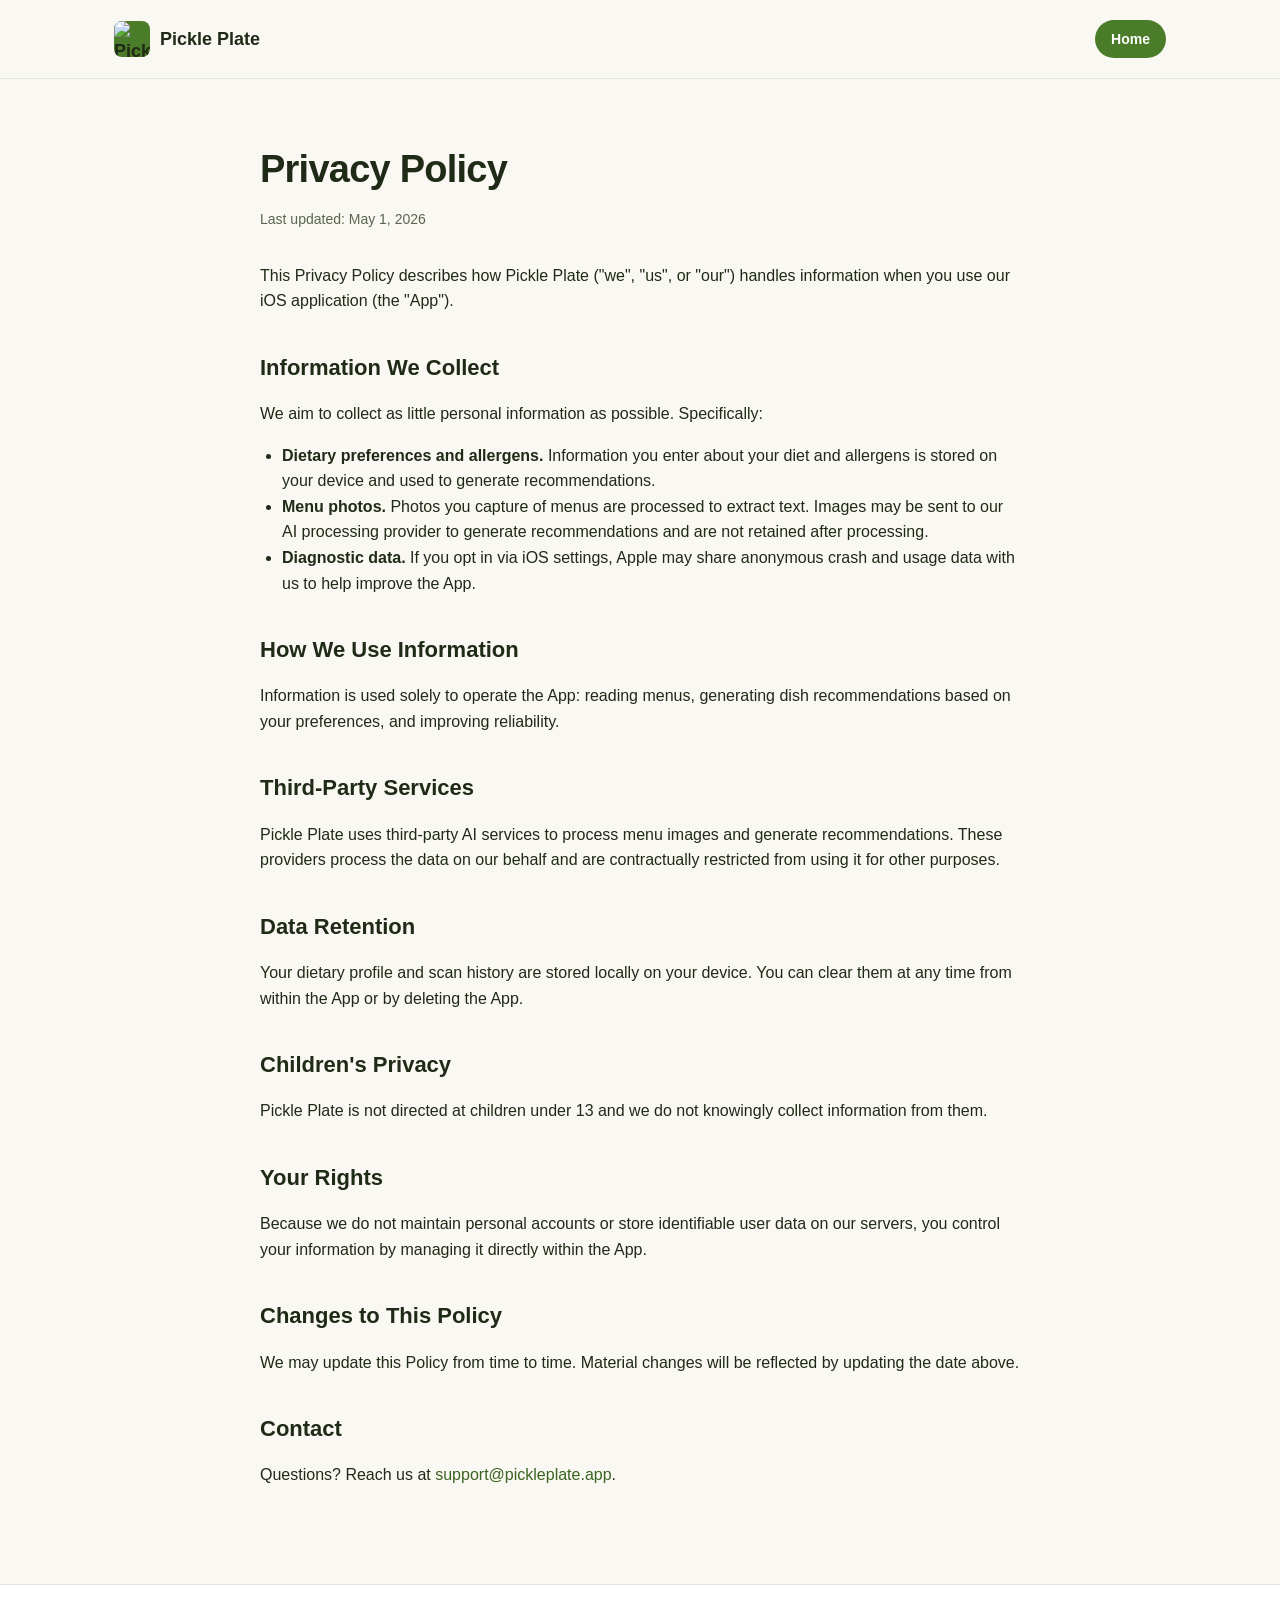
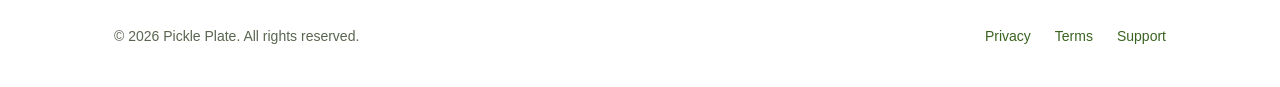
==== privacy.html @ aa65a2dd "init" ====
<!DOCTYPE html>
<html lang="en">
<head>
  <meta charset="UTF-8" />
  <meta name="viewport" content="width=device-width, initial-scale=1.0" />
  <title>Privacy Policy — Pickle Plate</title>
  <link rel="stylesheet" href="styles.css" />
</head>
<body>

<header class="site-header">
  <div class="container">
    <a href="/" class="brand">
      <img src="assets/logo-placeholder.png" alt="Pickle Plate logo" onerror="this.style.background='#4a7c2a';this.removeAttribute('src');" />
      <span>Pickle Plate</span>
    </a>
    <a href="index.html" class="nav-cta">Home</a>
  </div>
</header>

<main class="container legal">
  <h1>Privacy Policy</h1>
  <p class="updated">Last updated: May 1, 2026</p>

  <p>This Privacy Policy describes how Pickle Plate ("we", "us", or "our") handles information when you use our iOS application (the "App").</p>

  <h2>Information We Collect</h2>
  <p>We aim to collect as little personal information as possible. Specifically:</p>
  <ul>
    <li><strong>Dietary preferences and allergens.</strong> Information you enter about your diet and allergens is stored on your device and used to generate recommendations.</li>
    <li><strong>Menu photos.</strong> Photos you capture of menus are processed to extract text. Images may be sent to our AI processing provider to generate recommendations and are not retained after processing.</li>
    <li><strong>Diagnostic data.</strong> If you opt in via iOS settings, Apple may share anonymous crash and usage data with us to help improve the App.</li>
  </ul>

  <h2>How We Use Information</h2>
  <p>Information is used solely to operate the App: reading menus, generating dish recommendations based on your preferences, and improving reliability.</p>

  <h2>Third-Party Services</h2>
  <p>Pickle Plate uses third-party AI services to process menu images and generate recommendations. These providers process the data on our behalf and are contractually restricted from using it for other purposes.</p>

  <h2>Data Retention</h2>
  <p>Your dietary profile and scan history are stored locally on your device. You can clear them at any time from within the App or by deleting the App.</p>

  <h2>Children's Privacy</h2>
  <p>Pickle Plate is not directed at children under 13 and we do not knowingly collect information from them.</p>

  <h2>Your Rights</h2>
  <p>Because we do not maintain personal accounts or store identifiable user data on our servers, you control your information by managing it directly within the App.</p>

  <h2>Changes to This Policy</h2>
  <p>We may update this Policy from time to time. Material changes will be reflected by updating the date above.</p>

  <h2>Contact</h2>
  <p>Questions? Reach us at <a href="mailto:support@pickleplate.app">support@pickleplate.app</a>.</p>
</main>

<footer class="site-footer">
  <div class="container">
    <div>© 2026 Pickle Plate. All rights reserved.</div>
    <div class="footer-links">
      <a href="privacy.html">Privacy</a>
      <a href="terms.html">Terms</a>
      <a href="support.html">Support</a>
    </div>
  </div>
</footer>

</body>
</html>
---- styles.css ----
:root {
  --green: #4a7c2a;
  --green-dark: #3a6320;
  --green-light: #e8f3df;
  --cream: #faf8f3;
  --ink: #1f2a17;
  --muted: #5a6650;
  --border: #e2e6dc;
  --radius: 14px;
  --max: 1100px;
}

* { box-sizing: border-box; }

html, body {
  margin: 0;
  padding: 0;
  font-family: -apple-system, BlinkMacSystemFont, "SF Pro Text", "Segoe UI", Roboto, sans-serif;
  color: var(--ink);
  background: var(--cream);
  line-height: 1.6;
  -webkit-font-smoothing: antialiased;
}

a { color: var(--green-dark); text-decoration: none; }
a:hover { text-decoration: underline; }

.container {
  max-width: var(--max);
  margin: 0 auto;
  padding: 0 24px;
}

/* Header */
.site-header {
  padding: 20px 0;
  border-bottom: 1px solid var(--border);
  background: var(--cream);
}
.site-header .container {
  display: flex;
  align-items: center;
  justify-content: space-between;
}
.brand {
  display: flex;
  align-items: center;
  gap: 10px;
  font-weight: 700;
  font-size: 18px;
  color: var(--ink);
}
.brand img {
  width: 36px;
  height: 36px;
  border-radius: 8px;
}
.nav-cta {
  background: var(--green);
  color: white;
  padding: 8px 16px;
  border-radius: 999px;
  font-size: 14px;
  font-weight: 600;
}
.nav-cta:hover { background: var(--green-dark); text-decoration: none; }

/* Hero */
.hero {
  padding: 80px 0 60px;
}
.hero .container {
  display: grid;
  grid-template-columns: 1.1fr 1fr;
  gap: 60px;
  align-items: center;
}
.hero h1 {
  font-size: 52px;
  line-height: 1.1;
  margin: 0 0 20px;
  letter-spacing: -0.02em;
}
.hero p.lead {
  font-size: 19px;
  color: var(--muted);
  margin: 0 0 32px;
}
.hero-phone {
  background: var(--green-light);
  border-radius: 32px;
  aspect-ratio: 9/16;
  max-width: 360px;
  margin: 0 auto;
  display: flex;
  align-items: center;
  justify-content: center;
  color: var(--muted);
  font-size: 14px;
  border: 2px dashed var(--border);
}

/* App Store badge */
.app-store-badge {
  display: inline-flex;
  align-items: center;
  gap: 12px;
  background: var(--ink);
  color: white;
  padding: 12px 22px;
  border-radius: 12px;
  font-weight: 600;
}
.app-store-badge:hover { background: #000; text-decoration: none; }
.app-store-badge .small { font-size: 11px; opacity: 0.8; font-weight: 400; display: block; }
.app-store-badge .big { font-size: 18px; line-height: 1.1; }

/* Sections */
section { padding: 80px 0; }
.section-eyebrow {
  text-transform: uppercase;
  letter-spacing: 0.1em;
  font-size: 13px;
  color: var(--green);
  font-weight: 700;
  margin: 0 0 12px;
}
.section-title {
  font-size: 38px;
  margin: 0 0 16px;
  letter-spacing: -0.02em;
}
.section-intro {
  font-size: 18px;
  color: var(--muted);
  max-width: 640px;
  margin: 0 0 48px;
}

/* Features */
.features {
  background: white;
  border-top: 1px solid var(--border);
  border-bottom: 1px solid var(--border);
}
.feature-grid {
  display: grid;
  grid-template-columns: repeat(3, 1fr);
  gap: 32px;
}
.feature {
  padding: 28px;
  background: var(--cream);
  border-radius: var(--radius);
  border: 1px solid var(--border);
}
.feature .icon {
  width: 44px;
  height: 44px;
  background: var(--green-light);
  color: var(--green-dark);
  border-radius: 10px;
  display: flex;
  align-items: center;
  justify-content: center;
  font-size: 22px;
  margin-bottom: 16px;
}
.feature h3 { margin: 0 0 8px; font-size: 18px; }
.feature p { margin: 0; color: var(--muted); font-size: 15px; }

/* Screenshots */
.screenshot-row {
  display: grid;
  grid-template-columns: repeat(3, 1fr);
  gap: 28px;
}
.screenshot {
  background: var(--green-light);
  aspect-ratio: 9/16;
  border-radius: 24px;
  border: 2px dashed var(--border);
  display: flex;
  align-items: center;
  justify-content: center;
  color: var(--muted);
  font-size: 14px;
  text-align: center;
  padding: 16px;
}

/* How it works */
.steps {
  display: grid;
  grid-template-columns: repeat(3, 1fr);
  gap: 32px;
  counter-reset: step;
}
.step {
  position: relative;
  padding-top: 16px;
}
.step::before {
  counter-increment: step;
  content: counter(step);
  display: inline-flex;
  align-items: center;
  justify-content: center;
  width: 36px;
  height: 36px;
  background: var(--green);
  color: white;
  border-radius: 999px;
  font-weight: 700;
  margin-bottom: 14px;
}
.step h3 { margin: 0 0 6px; font-size: 19px; }
.step p { margin: 0; color: var(--muted); }

/* CTA */
.cta {
  background: var(--green);
  color: white;
  text-align: center;
}
.cta h2 { color: white; font-size: 36px; margin: 0 0 16px; letter-spacing: -0.02em; }
.cta p { color: rgba(255,255,255,0.85); font-size: 18px; margin: 0 0 28px; }

/* Footer */
.site-footer {
  padding: 40px 0;
  border-top: 1px solid var(--border);
  background: white;
  font-size: 14px;
  color: var(--muted);
}
.site-footer .container {
  display: flex;
  justify-content: space-between;
  align-items: center;
  flex-wrap: wrap;
  gap: 16px;
}
.footer-links { display: flex; gap: 24px; flex-wrap: wrap; }

/* Legal pages */
.legal {
  padding: 60px 0 80px;
  max-width: 760px;
}
.legal h1 { font-size: 38px; margin: 0 0 8px; letter-spacing: -0.02em; }
.legal .updated { color: var(--muted); margin: 0 0 32px; font-size: 14px; }
.legal h2 { font-size: 22px; margin: 36px 0 12px; }
.legal p, .legal li { color: var(--ink); }
.legal ul { padding-left: 22px; }

/* Responsive */
@media (max-width: 800px) {
  .hero { padding: 50px 0 30px; }
  .hero .container { grid-template-columns: 1fr; gap: 40px; }
  .hero h1 { font-size: 38px; }
  section { padding: 56px 0; }
  .section-title { font-size: 30px; }
  .feature-grid, .screenshot-row, .steps { grid-template-columns: 1fr; }
  .site-footer .container { flex-direction: column; text-align: center; }
}
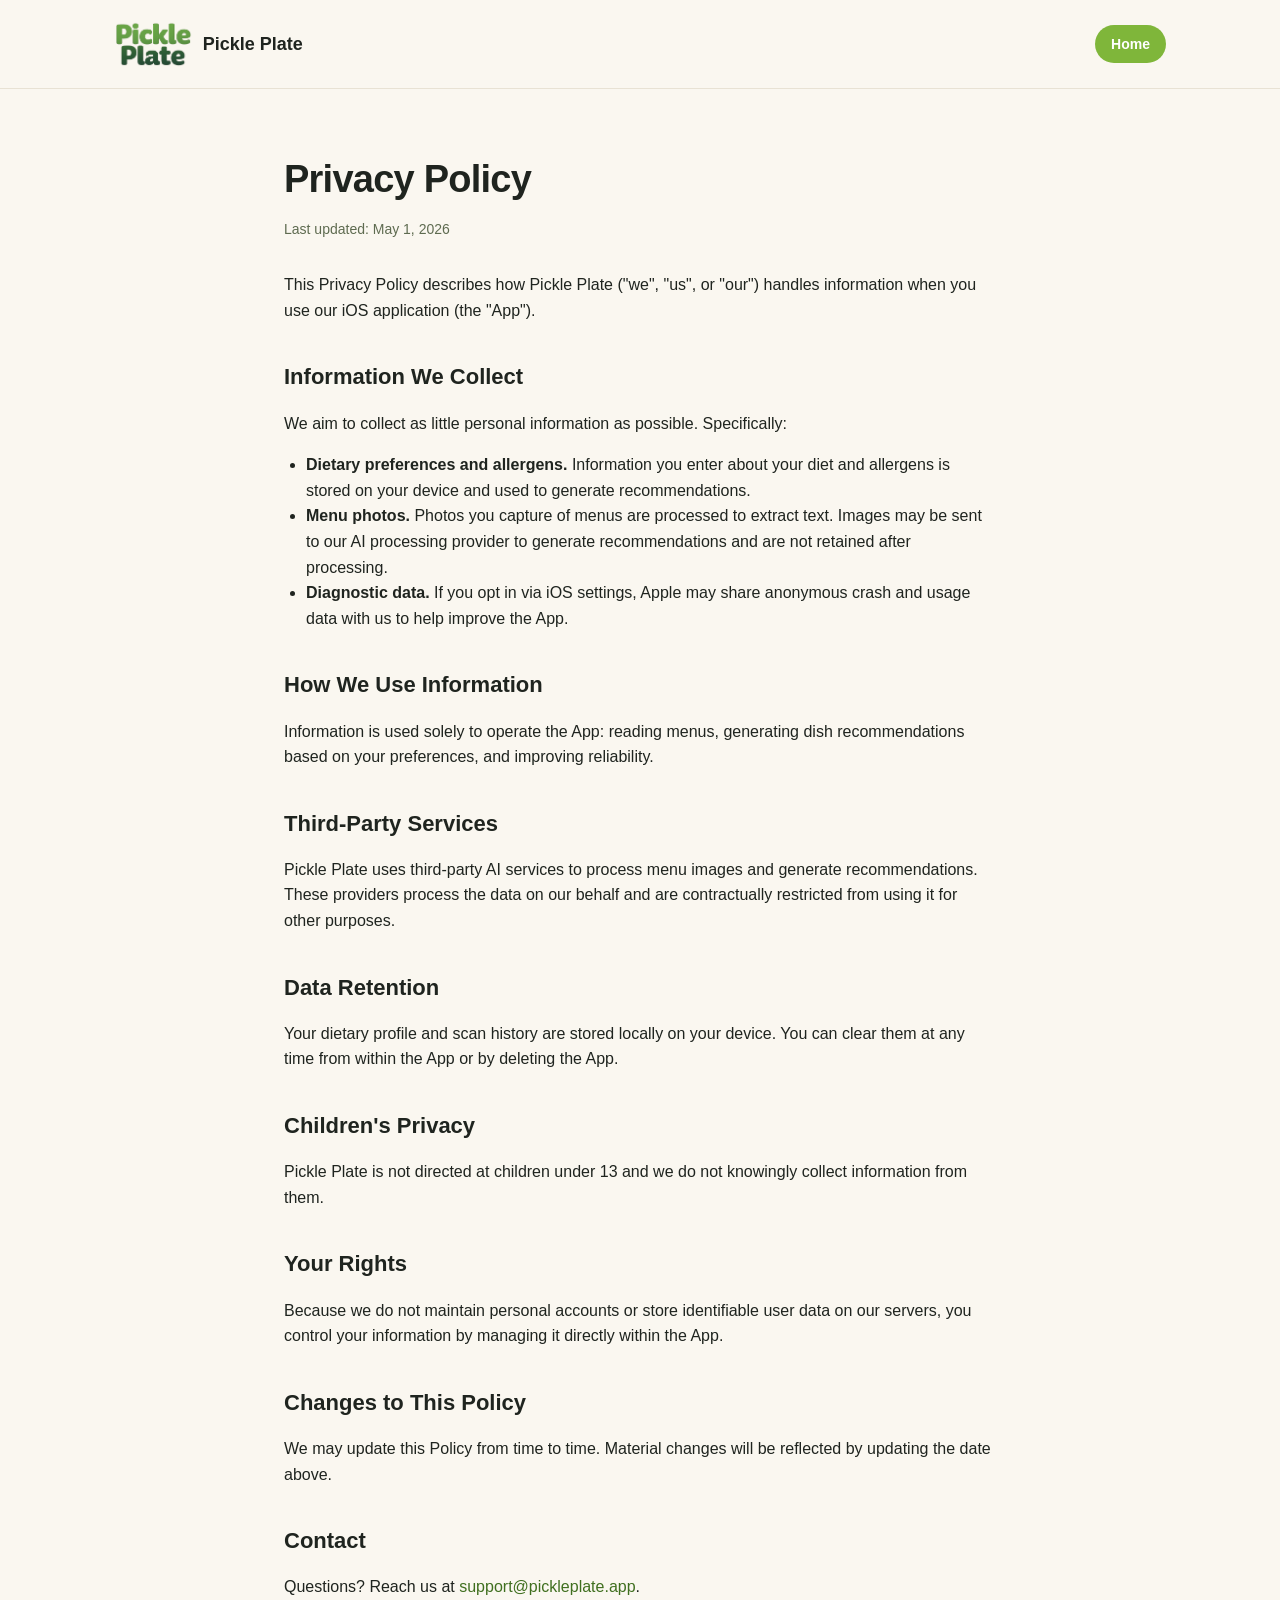
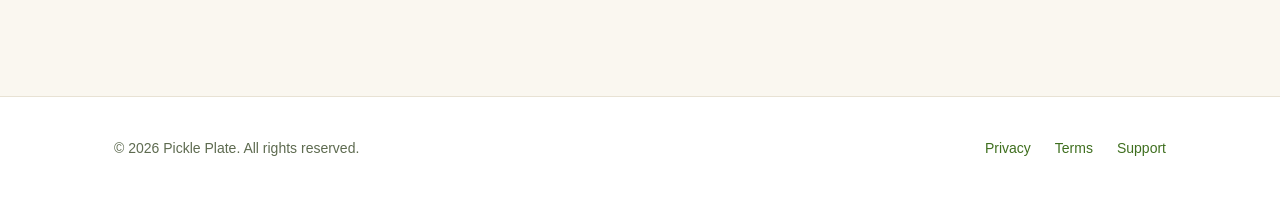
==== commit ec96baf7: "screenshots and general cleanup" ====
--- a/privacy.html
+++ b/privacy.html
@@ -11,7 +11,7 @@
 <header class="site-header">
   <div class="container">
     <a href="/" class="brand">
-      <img src="assets/logo-placeholder.png" alt="Pickle Plate logo" onerror="this.style.background='#4a7c2a';this.removeAttribute('src');" />
+      <img src="images/logo.png" alt="Pickle Plate logo" onerror="this.style.background='#3F6F1F';this.removeAttribute('src');" />
       <span>Pickle Plate</span>
     </a>
     <a href="index.html" class="nav-cta">Home</a>
--- a/styles.css
+++ b/styles.css
@@ -1,11 +1,13 @@
 :root {
-  --green: #4a7c2a;
-  --green-dark: #3a6320;
-  --green-light: #e8f3df;
-  --cream: #faf8f3;
-  --ink: #1f2a17;
-  --muted: #5a6650;
-  --border: #e2e6dc;
+  --green: #7FB63A;
+  --green-dark: #3F6F1F;
+  --green-deep: #16361E;
+  --green-light: #FFF3C4;
+  --cream: #FAF7F0;
+  --ink: #1F241F;
+  --gold: #F4C542;
+  --muted: #5e6b50;
+  --border: #e8e2d4;
   --radius: 14px;
   --max: 1100px;
 }
@@ -51,8 +53,8 @@
   color: var(--ink);
 }
 .brand img {
-  width: 36px;
-  height: 36px;
+  height: 48px;
+  width: auto;
   border-radius: 8px;
 }
 .nav-cta {
@@ -87,17 +89,17 @@
   margin: 0 0 32px;
 }
 .hero-phone {
-  background: var(--green-light);
   border-radius: 32px;
   aspect-ratio: 9/16;
   max-width: 360px;
   margin: 0 auto;
-  display: flex;
-  align-items: center;
-  justify-content: center;
-  color: var(--muted);
-  font-size: 14px;
-  border: 2px dashed var(--border);
+  overflow: hidden;
+}
+.hero-phone img {
+  width: 100%;
+  height: 100%;
+  object-fit: contain;
+  display: block;
 }
 
 /* App Store badge */
@@ -137,7 +139,7 @@
   margin: 0 0 48px;
 }
 
-/* Features */
+/* Features / How it works (combined) */
 .features {
   background: white;
   border-top: 1px solid var(--border);
@@ -174,57 +176,33 @@
   display: grid;
   grid-template-columns: repeat(3, 1fr);
   gap: 28px;
+  margin-top: 48px;
 }
 .screenshot {
-  background: var(--green-light);
   aspect-ratio: 9/16;
   border-radius: 24px;
-  border: 2px dashed var(--border);
-  display: flex;
-  align-items: center;
-  justify-content: center;
-  color: var(--muted);
-  font-size: 14px;
-  text-align: center;
-  padding: 16px;
-}
-
-/* How it works */
-.steps {
-  display: grid;
-  grid-template-columns: repeat(3, 1fr);
-  gap: 32px;
-  counter-reset: step;
-}
-.step {
-  position: relative;
-  padding-top: 16px;
-}
-.step::before {
-  counter-increment: step;
-  content: counter(step);
-  display: inline-flex;
-  align-items: center;
-  justify-content: center;
-  width: 36px;
-  height: 36px;
-  background: var(--green);
-  color: white;
-  border-radius: 999px;
-  font-weight: 700;
-  margin-bottom: 14px;
-}
-.step h3 { margin: 0 0 6px; font-size: 19px; }
-.step p { margin: 0; color: var(--muted); }
+  overflow: hidden;
+}
+.screenshot img {
+  width: 100%;
+  height: 100%;
+  object-fit: contain;
+  display: block;
+}
 
 /* CTA */
 .cta {
-  background: var(--green);
+  background: var(--green-deep);
   color: white;
   text-align: center;
 }
 .cta h2 { color: white; font-size: 36px; margin: 0 0 16px; letter-spacing: -0.02em; }
-.cta p { color: rgba(255,255,255,0.85); font-size: 18px; margin: 0 0 28px; }
+.cta p { color: rgba(255,255,255,0.75); font-size: 18px; margin: 0 0 28px; }
+.cta .app-store-badge {
+  background: var(--gold);
+  color: var(--green-deep);
+}
+.cta .app-store-badge:hover { background: #e8b830; }
 
 /* Footer */
 .site-footer {
@@ -245,7 +223,8 @@
 
 /* Legal pages */
 .legal {
-  padding: 60px 0 80px;
+  padding-top: 60px;
+  padding-bottom: 80px;
   max-width: 760px;
 }
 .legal h1 { font-size: 38px; margin: 0 0 8px; letter-spacing: -0.02em; }
@@ -256,11 +235,19 @@
 
 /* Responsive */
 @media (max-width: 800px) {
-  .hero { padding: 50px 0 30px; }
-  .hero .container { grid-template-columns: 1fr; gap: 40px; }
-  .hero h1 { font-size: 38px; }
-  section { padding: 56px 0; }
-  .section-title { font-size: 30px; }
-  .feature-grid, .screenshot-row, .steps { grid-template-columns: 1fr; }
+  .hero { padding: 48px 0 32px; }
+  .hero .container { grid-template-columns: 1fr; gap: 36px; }
+  .hero h1 { font-size: 36px; }
+  .hero p.lead { font-size: 17px; }
+  .hero-phone { max-width: 260px; }
+  section { padding: 52px 0; }
+  .section-title { font-size: 28px; }
+  .section-intro { font-size: 16px; margin-bottom: 32px; }
+  .feature-grid, .screenshot-row { grid-template-columns: 1fr; gap: 20px; }
+  .cta h2 { font-size: 28px; }
+  .cta p { font-size: 16px; }
   .site-footer .container { flex-direction: column; text-align: center; }
-}
+  .legal { padding-top: 40px; padding-bottom: 56px; }
+  .legal h1 { font-size: 28px; }
+  .legal h2 { font-size: 18px; margin-top: 28px; }
+}
